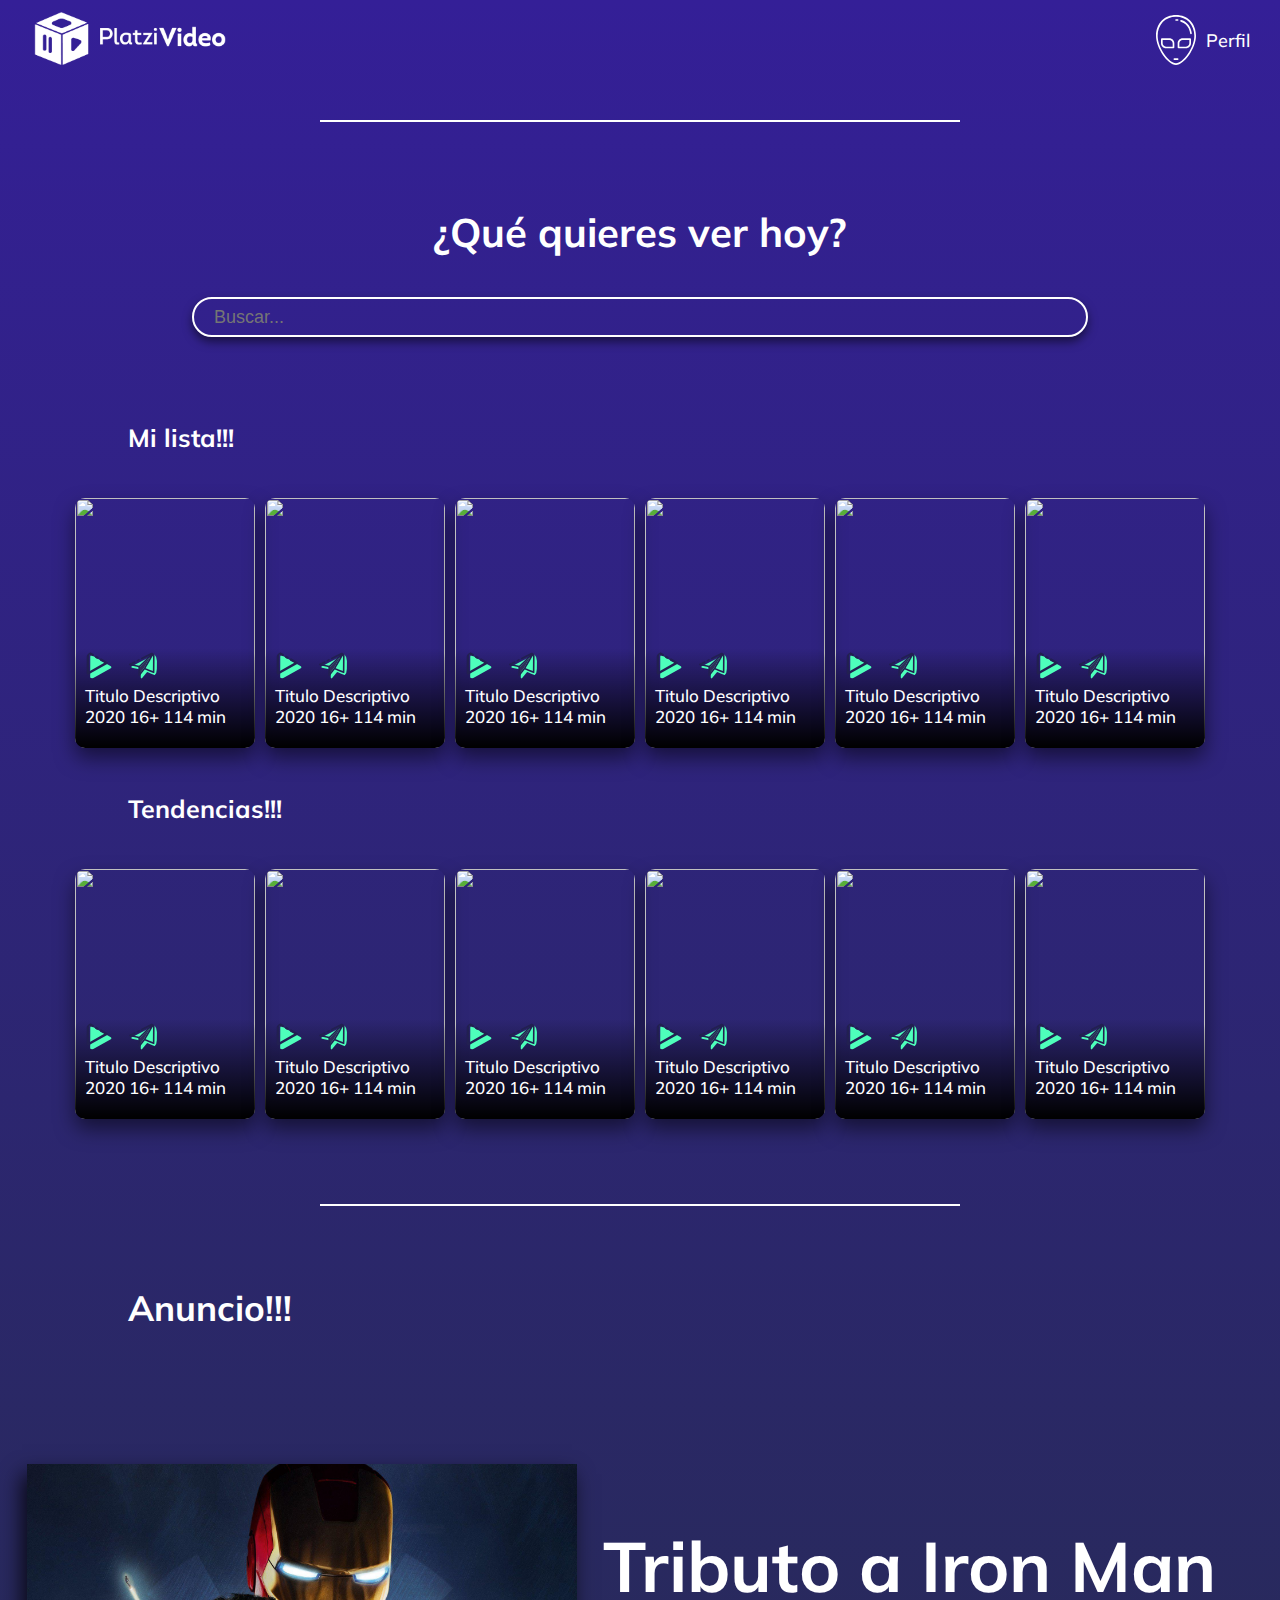
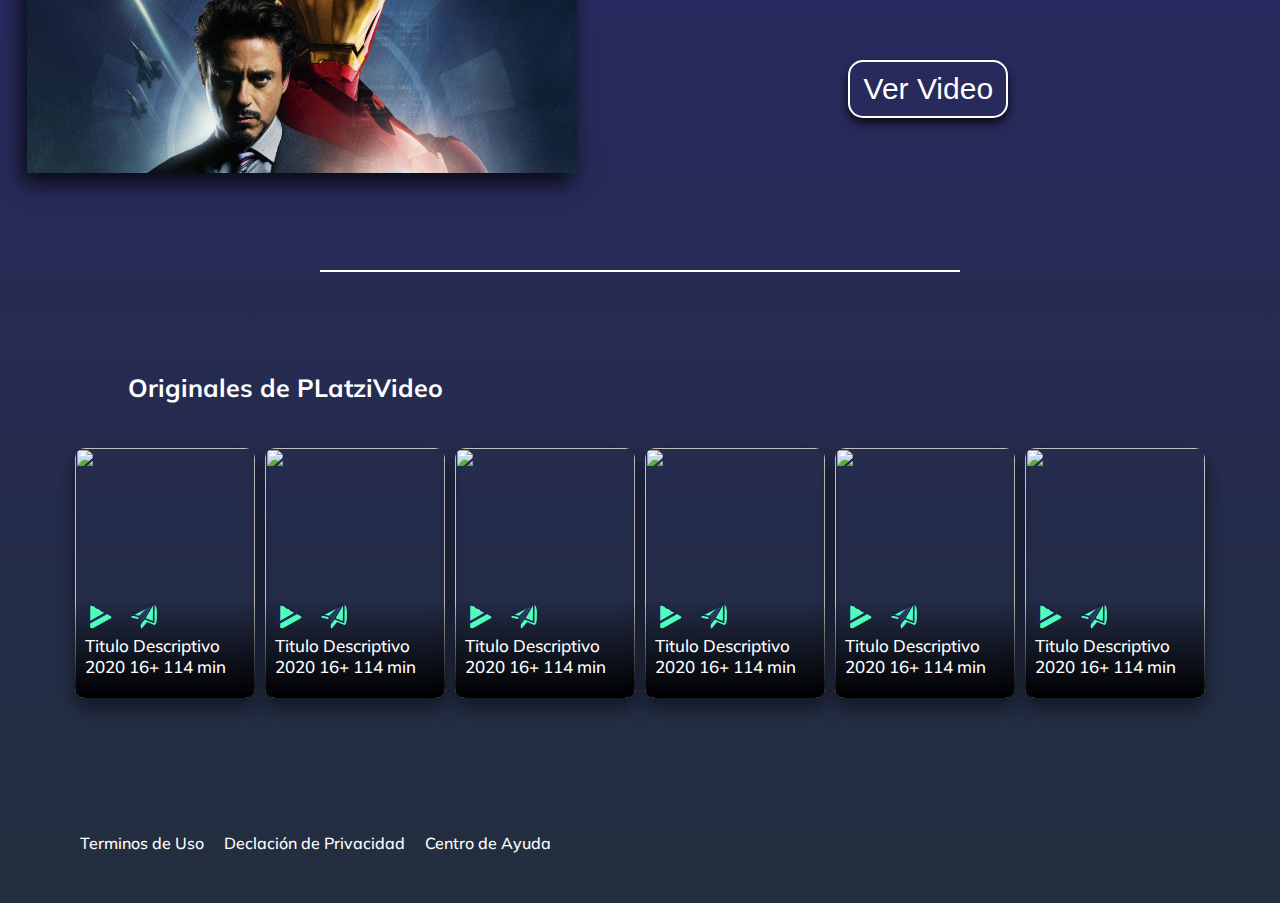
==== index.html @ 437cc9ae "Segundo Commit" ====
<!DOCTYPE html>
<html lang="es">
<head>
    <meta charset="UTF-8">
    <meta http-equiv="X-UA-Compatible" content="IE=edge">
    <meta name="viewport" content="width=device-width, initial-scale=1.0">
    <title>Platzi Video</title>
    <link rel="stylesheet" href="style.css">
    <link rel="preconnect" href="https://fonts.googleapis.com">
    <link rel="preconnect" href="https://fonts.gstatic.com" crossorigin>
    <link href="https://fonts.googleapis.com/css2?family=Mulish:ital,wght@0,500;0,700;1,300&display=swap" rel="stylesheet"> 
</head>
<body>
    <header>
        <div class="header__logo--img">
            <a href=""><img src="./assets/img/logo-platzi.png" alt=""></a>
        </div>
        <div class="header__user">
            <div class="header__user--div">
                <img class="user__div--icon" src="./assets/icons/alien.svg" alt=""> 
                <p class="user__div--profile">Perfil</p>
            </div>       
            <ul class="header__nav--li">
                <li class="nav--li-account"><a href="">Cuenta</a></li>
                <li class="nav--li-session"><a href="">Cerrar Sesión</a></li>
            </ul>
       </div>
    </header>
    <div class="header__line--span"></div>
    <main>
        <section class="main__section1">
            <h2 class="main__section1--what">¿Qué quieres ver hoy?</h2>
            <input type="text" name="" class="main__section1--input" placeholder="Buscar...">
        </section>

        <p class="main__section2--tittle">Mi lista!!!</p>
        <section class="main__section2">
            <div class="main__section2--img">
                <img src="https://images.pexels.com/photos/3876407/pexels-photo-3876407.jpeg?auto=compress&cs=tinysrgb&dpr=2&h=750&w=1260" alt="">
                <div>
                    <img src="./assets/icons/play-button.svg" alt="">
                    <img src="./assets/icons/add-button.svg" alt="">
                    <p>Titulo Descriptivo</p>
                    <p>2020 16+ 114 min</p>
                </div>
            </div>
            <div class="main__section2--img">
                <img src="https://images.pexels.com/photos/2524874/pexels-photo-2524874.jpeg?auto=compress&cs=tinysrgb&dpr=2&h=750&w=1260" alt="">
                <div>
                    <img src="./assets/icons/play-button.svg" alt="">
                    <img src="./assets/icons/add-button.svg" alt="">
                    <p>Titulo Descriptivo</p>
                    <p>2020 16+ 114 min</p>
                </div>
            </div>
            <div class="main__section2--img">
                <img src="https://images.pexels.com/photos/1643113/pexels-photo-1643113.jpeg?auto=compress&cs=tinysrgb&dpr=2&h=750&w=1260" alt="">
                <div>
                    <img src="./assets/icons/play-button.svg" alt="">
                    <img src="./assets/icons/add-button.svg" alt="">
                    <p>Titulo Descriptivo</p>
                    <p>2020 16+ 114 min</p>
                </div>
            </div>
            <div class="main__section2--img">
                <img src="https://images.pexels.com/photos/2792157/pexels-photo-2792157.jpeg?auto=compress&cs=tinysrgb&dpr=2&w=500" alt="">
                <div>
                    <img src="./assets/icons/play-button.svg" alt="">
                    <img src="./assets/icons/add-button.svg" alt="">
                    <p>Titulo Descriptivo</p>
                    <p>2020 16+ 114 min</p>
                </div>
            </div>
            <div class="main__section2--img">
                <img src="https://images.pexels.com/photos/1770809/pexels-photo-1770809.jpeg?auto=compress&cs=tinysrgb&dpr=2&w=500" alt="">
                <div>
                    <img src="./assets/icons/play-button.svg" alt="">
                    <img src="./assets/icons/add-button.svg" alt="">
                    <p>Titulo Descriptivo</p>
                    <p>2020 16+ 114 min</p>
                </div>
            </div>
            <div class="main__section2--img">
                <img src="https://images.pexels.com/photos/1402850/pexels-photo-1402850.jpeg?auto=compress&cs=tinysrgb&dpr=2&w=500" alt="">
                <div>
                    <img src="./assets/icons/play-button.svg" alt="">
                    <img src="./assets/icons/add-button.svg" alt="">
                    <p>Titulo Descriptivo</p>
                    <p>2020 16+ 114 min</p>
                </div>
            </div>
        </section>
            
        <p class="main__section3--tittle">Tendencias!!!</p>
        <section class="main__section3">
            <div class="main__section3--img">
                <img src="https://images.pexels.com/photos/4215113/pexels-photo-4215113.jpeg?auto=compress&cs=tinysrgb&dpr=2&w=500" alt="">
                <div>
                    <img src="./assets/icons/play-button.svg" alt="">
                    <img src="./assets/icons/add-button.svg" alt="">
                    <p>Titulo Descriptivo</p>
                    <p>2020 16+ 114 min</p>
                </div>
            </div>
            <div class="main__section3--img">
                <img src="https://images.pexels.com/photos/2440061/pexels-photo-2440061.jpeg?auto=compress&cs=tinysrgb&dpr=2&w=500" alt="">
                <div>
                    <img src="./assets/icons/play-button.svg" alt="">
                    <img src="./assets/icons/add-button.svg" alt="">
                    <p>Titulo Descriptivo</p>
                    <p>2020 16+ 114 min</p>
                </div>
            </div>
            <div class="main__section3--img">
                <img src="https://images.pexels.com/photos/2414442/pexels-photo-2414442.jpeg?auto=compress&cs=tinysrgb&dpr=2&w=500" alt="">
                <div>
                    <img src="./assets/icons/play-button.svg" alt="">
                    <img src="./assets/icons/add-button.svg" alt="">
                    <p>Titulo Descriptivo</p>
                    <p>2020 16+ 114 min</p>
                </div>
            </div>
            <div class="main__section3--img">
                <img src="https://images.pexels.com/photos/4064432/pexels-photo-4064432.jpeg?auto=compress&cs=tinysrgb&dpr=2&w=500" alt="">
                <div>
                    <img src="./assets/icons/play-button.svg" alt="">
                    <img src="./assets/icons/add-button.svg" alt="">
                    <p>Titulo Descriptivo</p>
                    <p>2020 16+ 114 min</p>
                </div>
            </div>
            <div class="main__section3--img">
                <img src="https://images.pexels.com/photos/3214944/pexels-photo-3214944.jpeg?auto=compress&cs=tinysrgb&dpr=2&w=500" alt="">
                <div>
                    <img src="./assets/icons/play-button.svg" alt="">
                    <img src="./assets/icons/add-button.svg" alt="">
                    <p>Titulo Descriptivo</p>
                    <p>2020 16+ 114 min</p>
                </div>
            </div>
            <div class="main__section3--img">
                <img src="https://images.pexels.com/photos/3225517/pexels-photo-3225517.jpeg?auto=compress&cs=tinysrgb&dpr=2&h=750&w=1260" alt="">
                <div>
                    <img src="./assets/icons/play-button.svg" alt="">
                    <img src="./assets/icons/add-button.svg" alt="">
                    <p>Titulo Descriptivo</p>
                    <p>2020 16+ 114 min</p>
                </div>
            </div>
        </section>

        <div class="header__line--ad1"></div>
        <p class="main__section4--tittle">Anuncio!!!</p>
        <section class="main__section4">
            <div class="main__section4--background">
                <div class="main__section4--promo">
                    <img src="./assets/img/iron-man.jpg" alt="" class="section4--promo-img">
                </div>
                <div class="main__section4--text">
                    <p class="section4--promo-p">Tributo a Iron Man</p>
                    <button class="section4--promo-botton"><a href="https://www.youtube.com/watch?v=jNo3zmhXE9Y&ab_channel=thedarkknightofsteel" target="_blank">Ver Video</a></button>
                </div>
            </div>
        </section>
        <div class="header__line--ad2"></div>

        <p class="main__section5--tittle">Originales de PLatziVideo</p>
        <section class="main__section5">
            <div class="main__section5--img">
                <img src="https://images.pexels.com/photos/3876407/pexels-photo-3876407.jpeg?auto=compress&cs=tinysrgb&dpr=2&h=750&w=1260" alt="">
                <div>
                    <img src="./assets/icons/play-button.svg" alt="">
                    <img src="./assets/icons/add-button.svg" alt="">
                    <p>Titulo Descriptivo</p>
                    <p>2020 16+ 114 min</p>
                </div>
            </div>
            <div class="main__section5--img">
                <img src="https://images.pexels.com/photos/2524874/pexels-photo-2524874.jpeg?auto=compress&cs=tinysrgb&dpr=2&h=750&w=1260" alt="">
                <div>
                    <img src="./assets/icons/play-button.svg" alt="">
                    <img src="./assets/icons/add-button.svg" alt="">
                    <p>Titulo Descriptivo</p>
                    <p>2020 16+ 114 min</p>
                </div>
            </div>
            <div class="main__section5--img">
                <img src="https://images.pexels.com/photos/1643113/pexels-photo-1643113.jpeg?auto=compress&cs=tinysrgb&dpr=2&h=750&w=1260" alt="">
                <div>
                    <img src="./assets/icons/play-button.svg" alt="">
                    <img src="./assets/icons/add-button.svg" alt="">
                    <p>Titulo Descriptivo</p>
                    <p>2020 16+ 114 min</p>
                </div>
            </div>
            <div class="main__section5--img">
                <img src="https://images.pexels.com/photos/2792157/pexels-photo-2792157.jpeg?auto=compress&cs=tinysrgb&dpr=2&w=500" alt="">
                <div>
                    <img src="./assets/icons/play-button.svg" alt="">
                    <img src="./assets/icons/add-button.svg" alt="">
                    <p>Titulo Descriptivo</p>
                    <p>2020 16+ 114 min</p>
                </div>
            </div>
            <div class="main__section5--img">
                <img src="https://images.pexels.com/photos/1770809/pexels-photo-1770809.jpeg?auto=compress&cs=tinysrgb&dpr=2&w=500" alt="">
                <div>
                    <img src="./assets/icons/play-button.svg" alt="">
                    <img src="./assets/icons/add-button.svg" alt="">
                    <p>Titulo Descriptivo</p>
                    <p>2020 16+ 114 min</p>
                </div>
            </div>
            <div class="main__section5--img">
                <img src="https://images.pexels.com/photos/1402850/pexels-photo-1402850.jpeg?auto=compress&cs=tinysrgb&dpr=2&w=500" alt="">
                <div>
                    <img src="./assets/icons/play-button.svg" alt="">
                    <img src="./assets/icons/add-button.svg" alt="">
                    <p>Titulo Descriptivo</p>
                    <p>2020 16+ 114 min</p>
                </div>
            </div>
        </section>
        <section class="main__section6">
            <p class="main__section6--terms">
                <a href="">Terminos de Uso</a>
            </p>
            <p class="main__section6--privacy">
                <a href="">Declación de Privacidad</a>
            </p>
            <p class="main__sction6--help">
                <a href="">Centro de Ayuda</a>
            </p>
        </section>
    </main>
</body>
</html>
---- style.css ----
*{
    box-sizing: border-box;
    margin: 0;
    padding: 0;
}

html {
    font-size: 62.5%;
    background: linear-gradient(#341f97, #222f3e);
    font-family: 'Mulish', sans-serif;
}

header {
    height: 80px;
    width: 100%;
    display: flex;
    justify-content: space-between;
    align-items: center;
    margin-bottom: 40px;
}

header .header__logo--img img {
    width: 200px;
    margin-left: 30px;
    cursor: pointer;
}

header .header__user--div {
    display: flex;
    align-items: center;
}

header .user__div--icon {
    width: 50px;
    height: 50px;
    cursor: pointer;
}

header .user__div--profile {
    font-size: 18px;
    cursor: pointer;
    margin-right: 30px;
    font-style: normal;
    font-weight: 500;
    color: white;
}

header .user__div--profile:visited {
    color: #576574;
}

header .header__user:hover ul, ul:hover {
    display: block;
}

header .header__nav--li {
    list-style: none;
    display: none;
    position: absolute;
    font-size: 15px;
    width: 100px;
    text-align: right;
    margin-left: -7px;
}

.header__nav--li li a {
    text-decoration: none;
    color: white;
}

.header__nav--li li a:hover {
    text-decoration: underline;
}

.header__nav--li li a:visited {
    color: #c8d6e5;
}

.header__line--span {
    width: 50%;
    margin: 0 auto;
    border-bottom: 2px white solid;
}

main {
    width: 100%;
}

main .main__section1 {
    display: flex;
    flex-direction: column;
    align-items: center;
    justify-content: center;
    height: 300px;
}

main .main__section1 .main__section1--what {
    color: white;
    font-size: 40px;
    font-weight: bold;
    margin-bottom: 40px;
}

main .main__section1 .main__section1--input {
    outline: none;
    width: 70%;
    max-width: 1000px;
    border: 2px white solid;
    color: white;
    height: 40px;
    font-size: 18px;
    padding: 0 20px;
    background-color: #5f27cd00;
    border-radius: 20px;
    box-shadow: 0px 5px 10px rgba(0, 0, 0, 0.5);
}

main .main__section2--tittle, main .main__section3--tittle {
    width: 80%;
    font-size: 25px;
    color: white;
    font-weight: bold;
    margin: 0 auto;
    margin-bottom: 40px;
}

main .main__section2, main .main__section3 {
    margin: 0 auto;
    width: 100%;
    display: flex;
    justify-content: center;
    align-items: center;
    max-width: 1440px;
    margin-bottom: 40px;
}

main .main__section2 .main__section2--img, main .main__section3 .main__section3--img {
    width: 180px;
    min-width: 180px;
    max-width: 180px;
    height: 250px;
    border-radius: 10px;
    margin: 5px;
    position: relative;
    transition: 400ms all;
    box-shadow: 0px 10px 20px rgba(0, 0, 0, 0.5);
}

main .main__section2 .main__section2--img:hover ~ .main__section2--img, main .main__section3 .main__section3--img:hover ~ .main__section3--img {
    transform: translate3d(50px, 0, 0);
}

main .main__section2:hover .main__section2--img:hover, main .main__section3:hover .main__section3--img:hover {
    transform: scale(1.5);
    opacity: 1;
    margin-left: 55px;
}

main .main__section2:hover .main__section2--img, main .main__section3:hover .main__section3--img {
    opacity: 0.3;
}

main .main__section2 .main__section2--img img, main .main__section3 .main__section3--img img {
    width: 180px;
    height: 250px;
    object-fit: cover;
    border-radius: 10px;
    position: absolute;
}

.main__section2 .main__section2--img div, .main__section3 .main__section3--img div {
    position: absolute;
    bottom: 0;
    left: 0;
    width: 180px;
    height: 100px;
    border-radius: 10px;
    background: linear-gradient(#351f9700, #000000);
}

.main__section2 .main__section2--img div img, .main__section3 .main__section3--img div img {
    width: 28px;
    height: 28px;
    margin: 3px;
    position: relative;
    margin-left: 10px;
    cursor: pointer;
}


.main__section2 .main__section2--img div p, .main__section3 .main__section3--img div p {
    font-size: 17px;
    font-weight: 500;
    color: white;
    margin-left: 10px;
    cursor: pointer;
}

.header__line--ad1 {
    width: 50%;
    margin: 0 auto;
    border-bottom: 2px white solid;
    margin-top: 80px;
    margin-bottom: 80px;
}

main .main__section4--tittle {
    width: 80%;
    font-size: 35px;
    color: white;
    font-weight: bold;
    margin: 0 auto;
    margin-bottom: 40px;
}

main .main__section4 {
    height: 500px;
}

main .main__section4 .main__section4--background {
    height: 500px;
    display: flex;
    justify-content: center;
    align-items: center;
    justify-content: space-evenly;
}

main .main__section4 .main__section4--background .main__section4--promo img {
    width: 550px;
    box-shadow: -5px 10px 20px rgba(0, 0, 0, 0.8);
}

.main__section4 .main__section4--background .main__section4--text {
    width: 650px;
    min-width: 350px;
    max-width: 1000px;
    display: flex;
    flex-direction: column;
}

.main__section4 .main__section4--background .main__section4--text .section4--promo-p {
    font-size: 70px;
    font-weight: bold;
    color: white;
}

.main__section4 .main__section4--background .main__section4--text .section4--promo-botton {
    font-size: 30px;
    font-weight: 500;
    color: white;
    padding: 10px;
    align-self: center;
    width: 160px;
    margin-top: 50px;
    background-color: #00000000;
    border: 2px white solid;
    cursor: pointer;
    border-radius: 15px;
    box-shadow: 0px 5px 10px rgba(0, 0, 0, 0.8);
}

.main__section4 .main__section4--background .main__section4--text .section4--promo-botton a {
    text-decoration: none;
    color: white;
    font-size: 30px;
    font-weight: 500;
}

.main__section4 .main__section4--background .main__section4--text .section4--promo-botton:hover {
    scale: 1.1;
}

.header__line--ad2 {
    width: 50%;
    margin: 0 auto;
    border-bottom: 2px white solid;
    margin-bottom: 100px;
}

main .main__section5--tittle{
    width: 80%;
    font-size: 25px;
    color: white;
    font-weight: bold;
    margin: 0 auto;
    margin-bottom: 40px;
}

main .main__section5 {
    margin: 0 auto;
    width: 100%;
    display: flex;
    justify-content: center;
    align-items: center;
    max-width: 1440px;
    margin-bottom: 40px;
}

main .main__section5 .main__section5--img {
    width: 180px;
    min-width: 180px;
    max-width: 180px;
    height: 250px;
    border-radius: 10px;
    margin: 5px;
    position: relative;
    transition: 400ms all;
    box-shadow: 0px 10px 20px rgba(0, 0, 0, 0.5);
}

main .main__section5 .main__section5--img:hover ~ .main__section5--img {
    transform: translate3d(50px, 0, 0);
}

main .main__section5:hover .main__section5--img:hover {
    transform: scale(1.5);
    opacity: 1;
    margin-left: 55px;
}

main .main__section5:hover .main__section5--img {
    opacity: 0.3;
}

main .main__section5 .main__section5--img img {
    width: 180px;
    height: 250px;
    object-fit: cover;
    border-radius: 10px;
    position: absolute;
}

.main__section5 .main__section5--img div {
    position: absolute;
    bottom: 0;
    left: 0;
    width: 180px;
    height: 100px;
    border-radius: 10px;
    background: linear-gradient(#351f9700, #000000);
}

.main__section5 .main__section5--img div img {
    width: 28px;
    height: 28px;
    margin: 3px;
    position: relative;
    margin-left: 10px;
    cursor: pointer;
}


.main__section5 .main__section5--img div p {
    font-size: 17px;
    font-weight: 500;
    color: white;
    margin-left: 10px;
    cursor: pointer;
}

main .main__section6 {
    width: 100%;
    height: 120px;
    display: flex;
    align-items: center;
    margin-top: 80px;
}

main .main__section6 .main__section6--terms a {
    color: white;
    font-size: 16px;
    font-weight: 500;
    margin-left: 80px;
    text-decoration: none;
}

main .main__section6 .main__section6--privacy a {
    color: white;
    font-size: 16px;
    font-weight: 500;
    margin-left: 20px;
    text-decoration: none;
}

main .main__section6 .main__sction6--help a {
    color: white;
    font-size: 16px;
    font-weight: 500;
    margin-left: 20px;
    text-decoration: none;
}

main .main__section6 p a:hover {
    text-decoration: underline;
}
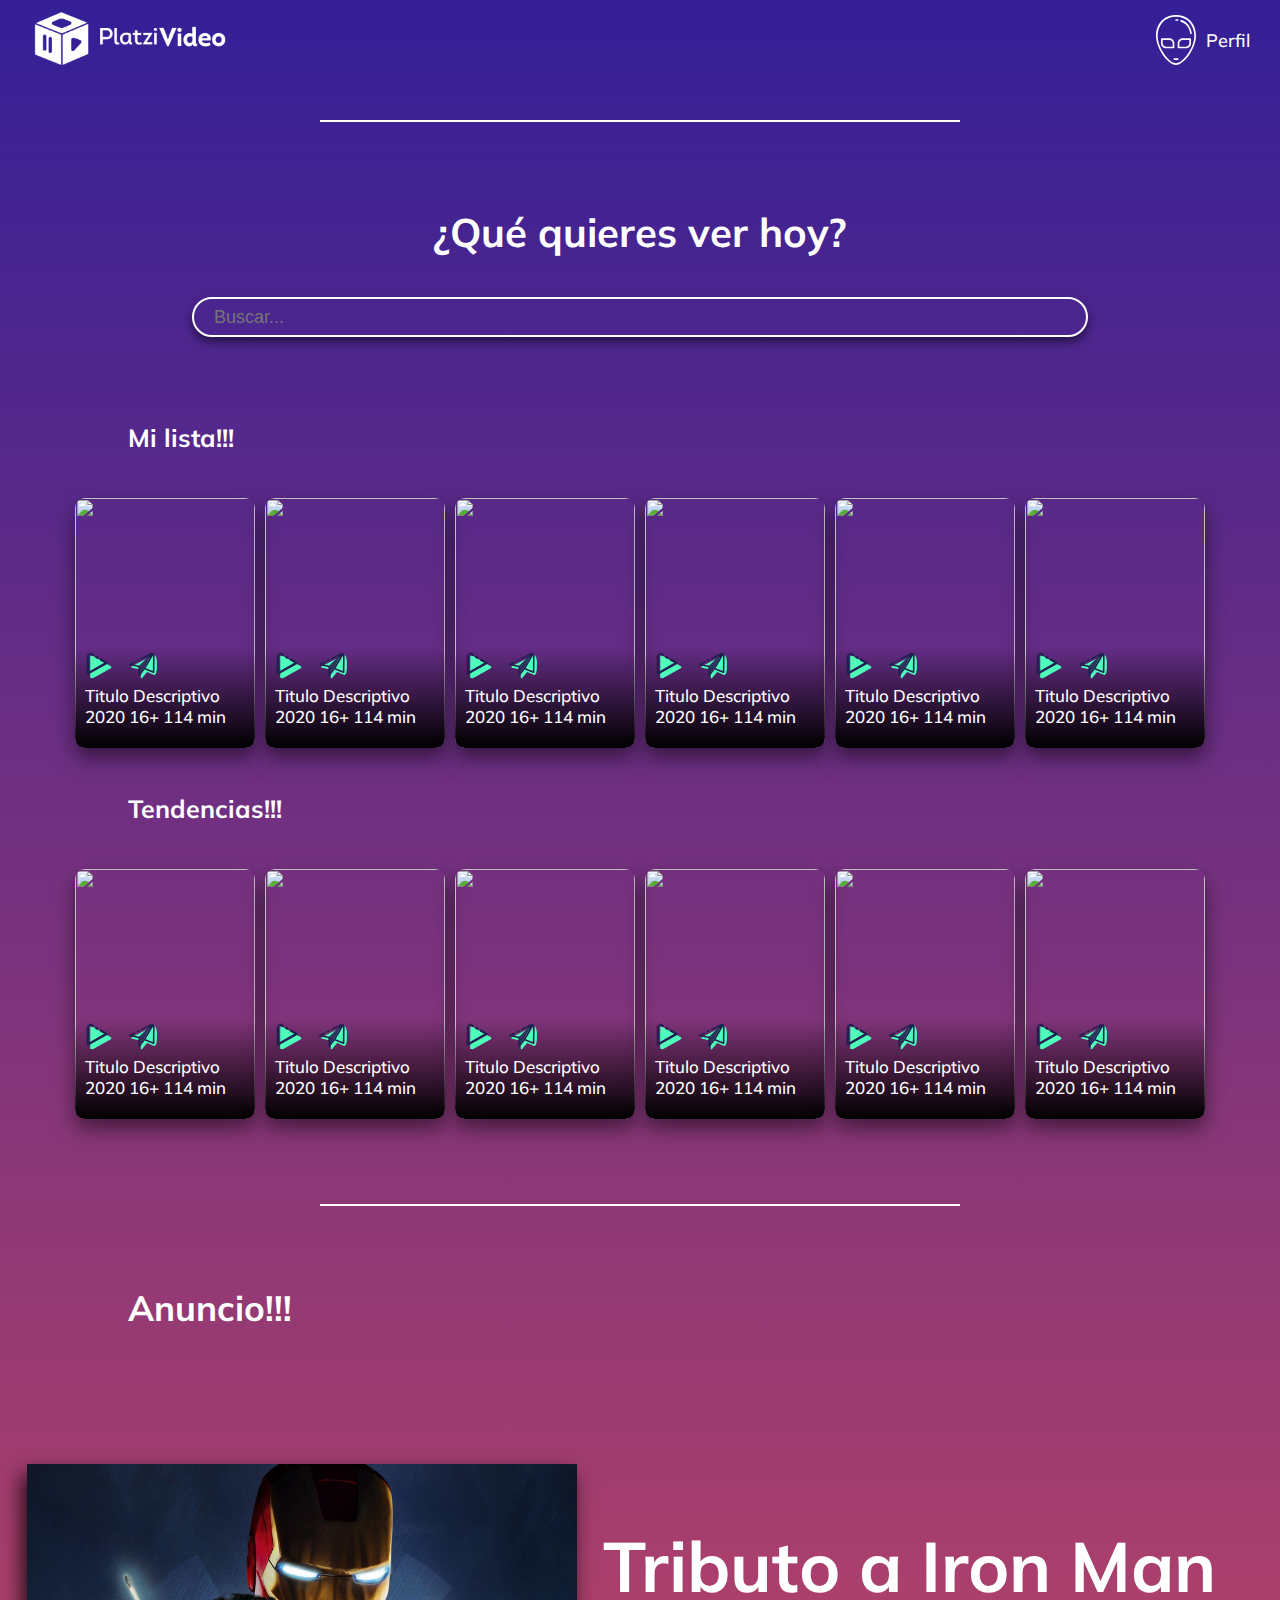
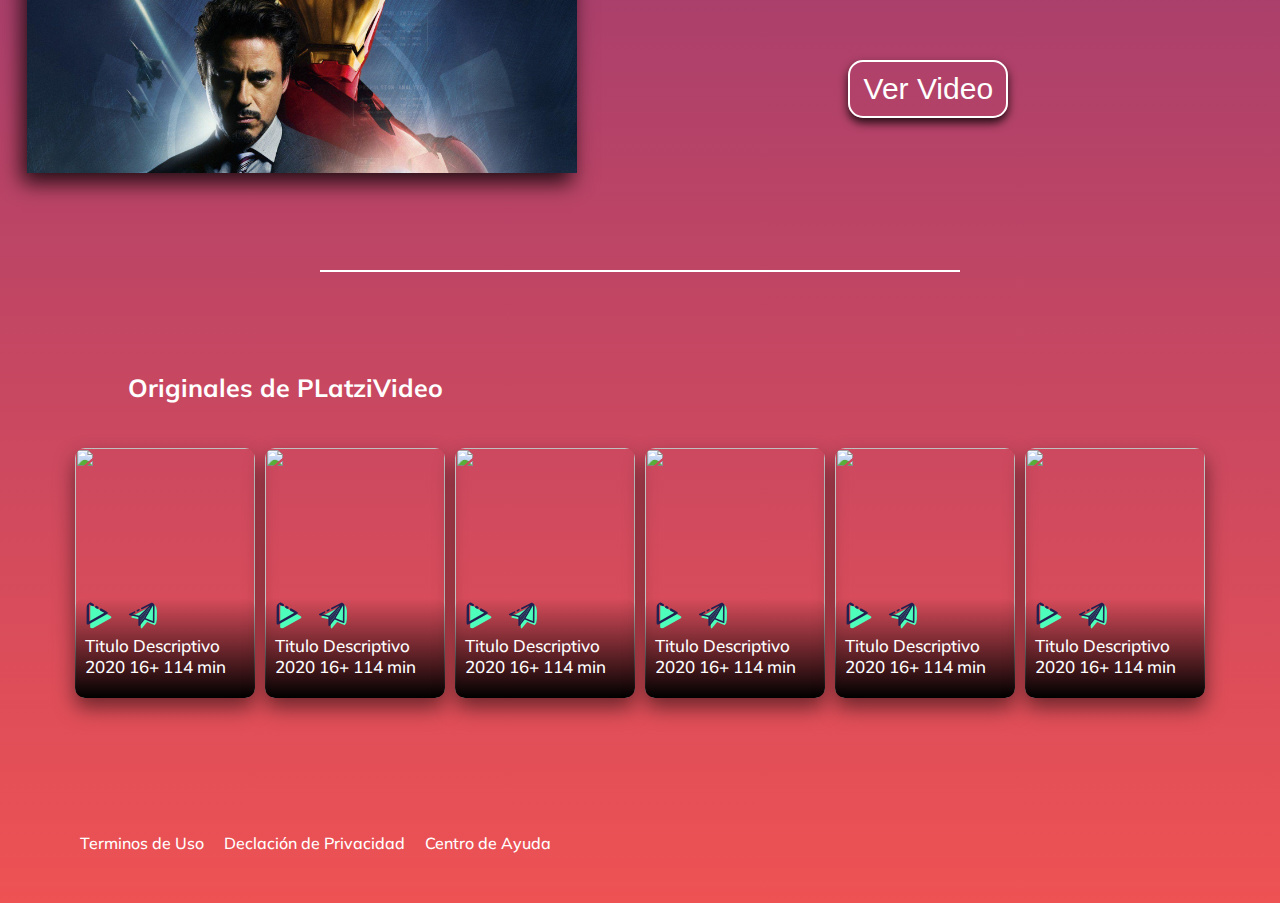
==== commit 26f4d881: "Quinto commit, se realizo el login y el singin" ====
--- a/index.html
+++ b/index.html
@@ -21,8 +21,9 @@
                 <p class="user__div--profile">Perfil</p>
             </div>       
             <ul class="header__nav--li">
-                <li class="nav--li-account"><a href="">Cuenta</a></li>
-                <li class="nav--li-session"><a href="">Cerrar Sesión</a></li>
+                <li class="nav--li-session"><a href="login">Iniciar Sesión</a></li>
+                <!-- <li class="nav--li-account"><a href="">Cuenta</a></li> -->
+                <!-- <li class="nav--li-session"><a href="">Cerrar Sesión</a></li> -->
             </ul>
        </div>
     </header>
@@ -158,7 +159,7 @@
                 </div>
                 <div class="main__section4--text">
                     <p class="section4--promo-p">Tributo a Iron Man</p>
-                    <button class="section4--promo-botton"><a href="https://www.youtube.com/watch?v=jNo3zmhXE9Y&ab_channel=thedarkknightofsteel" target="_blank">Ver Video</a></button>
+                    <button class="section4--promo-button"><a href="https://www.youtube.com/watch?v=jNo3zmhXE9Y&ab_channel=thedarkknightofsteel" target="_blank">Ver Video</a></button>
                 </div>
             </div>
         </section>
@@ -221,17 +222,17 @@
                 </div>
             </div>
         </section>
-        <section class="main__section6">
-            <p class="main__section6--terms">
-                <a href="">Terminos de Uso</a>
-            </p>
-            <p class="main__section6--privacy">
-                <a href="">Declación de Privacidad</a>
-            </p>
-            <p class="main__sction6--help">
-                <a href="">Centro de Ayuda</a>
-            </p>
-        </section>
     </main>
+    <footer class="footer__section">
+        <p class="footer__section--terms">
+            <a href="">Terminos de Uso</a>
+        </p>
+        <p class="footer__section--privacy">
+            <a href="">Declación de Privacidad</a>
+        </p>
+        <p class="footer__section--help">
+            <a href="">Centro de Ayuda</a>
+        </p>
+    </footer>
 </body>
 </html>--- a/style.css
+++ b/style.css
@@ -6,7 +6,7 @@
 
 html {
     font-size: 62.5%;
-    background: linear-gradient(#341f97, #222f3e);
+    background: linear-gradient(#341f97, #ee5253);
     font-family: 'Mulish', sans-serif;
 }
 
@@ -45,10 +45,6 @@
     color: white;
 }
 
-header .user__div--profile:visited {
-    color: #576574;
-}
-
 header .header__user:hover ul, ul:hover {
     display: block;
 }
@@ -56,6 +52,7 @@
 header .header__nav--li {
     list-style: none;
     display: none;
+    padding-top: 15px;
     position: absolute;
     font-size: 15px;
     width: 100px;
@@ -63,6 +60,14 @@
     margin-left: -7px;
 }
 
+.header__nav--li .nav--li-session {
+    padding-bottom: 10px;
+}
+
+.header__nav--li .nav--li-account {
+    padding-bottom: 10px;
+}
+
 .header__nav--li li a {
     text-decoration: none;
     color: white;
@@ -70,10 +75,6 @@
 
 .header__nav--li li a:hover {
     text-decoration: underline;
-}
-
-.header__nav--li li a:visited {
-    color: #c8d6e5;
 }
 
 .header__line--span {
@@ -141,6 +142,7 @@
     height: 250px;
     border-radius: 10px;
     margin: 5px;
+    cursor: pointer;
     position: relative;
     transition: 400ms all;
     box-shadow: 0px 10px 20px rgba(0, 0, 0, 0.5);
@@ -244,7 +246,7 @@
     color: white;
 }
 
-.main__section4 .main__section4--background .main__section4--text .section4--promo-botton {
+.main__section4 .main__section4--background .main__section4--text .section4--promo-button {
     font-size: 30px;
     font-weight: 500;
     color: white;
@@ -259,14 +261,14 @@
     box-shadow: 0px 5px 10px rgba(0, 0, 0, 0.8);
 }
 
-.main__section4 .main__section4--background .main__section4--text .section4--promo-botton a {
+.main__section4 .main__section4--background .main__section4--text .section4--promo-button a {
     text-decoration: none;
     color: white;
     font-size: 30px;
     font-weight: 500;
 }
 
-.main__section4 .main__section4--background .main__section4--text .section4--promo-botton:hover {
+.main__section4 .main__section4--background .main__section4--text .section4--promo-button:hover {
     scale: 1.1;
 }
 
@@ -303,6 +305,7 @@
     height: 250px;
     border-radius: 10px;
     margin: 5px;
+    cursor: pointer;
     position: relative;
     transition: 400ms all;
     box-shadow: 0px 10px 20px rgba(0, 0, 0, 0.5);
@@ -358,7 +361,7 @@
     cursor: pointer;
 }
 
-main .main__section6 {
+.footer__section {
     width: 100%;
     height: 120px;
     display: flex;
@@ -366,7 +369,7 @@
     margin-top: 80px;
 }
 
-main .main__section6 .main__section6--terms a {
+.footer__section .footer__section--terms a {
     color: white;
     font-size: 16px;
     font-weight: 500;
@@ -374,7 +377,7 @@
     text-decoration: none;
 }
 
-main .main__section6 .main__section6--privacy a {
+.footer__section .footer__section--privacy a {
     color: white;
     font-size: 16px;
     font-weight: 500;
@@ -382,7 +385,7 @@
     text-decoration: none;
 }
 
-main .main__section6 .main__sction6--help a {
+.footer__section .footer__section--help a {
     color: white;
     font-size: 16px;
     font-weight: 500;
@@ -390,6 +393,6 @@
     text-decoration: none;
 }
 
-main .main__section6 p a:hover {
+.footer__section p a:hover {
     text-decoration: underline;
 }